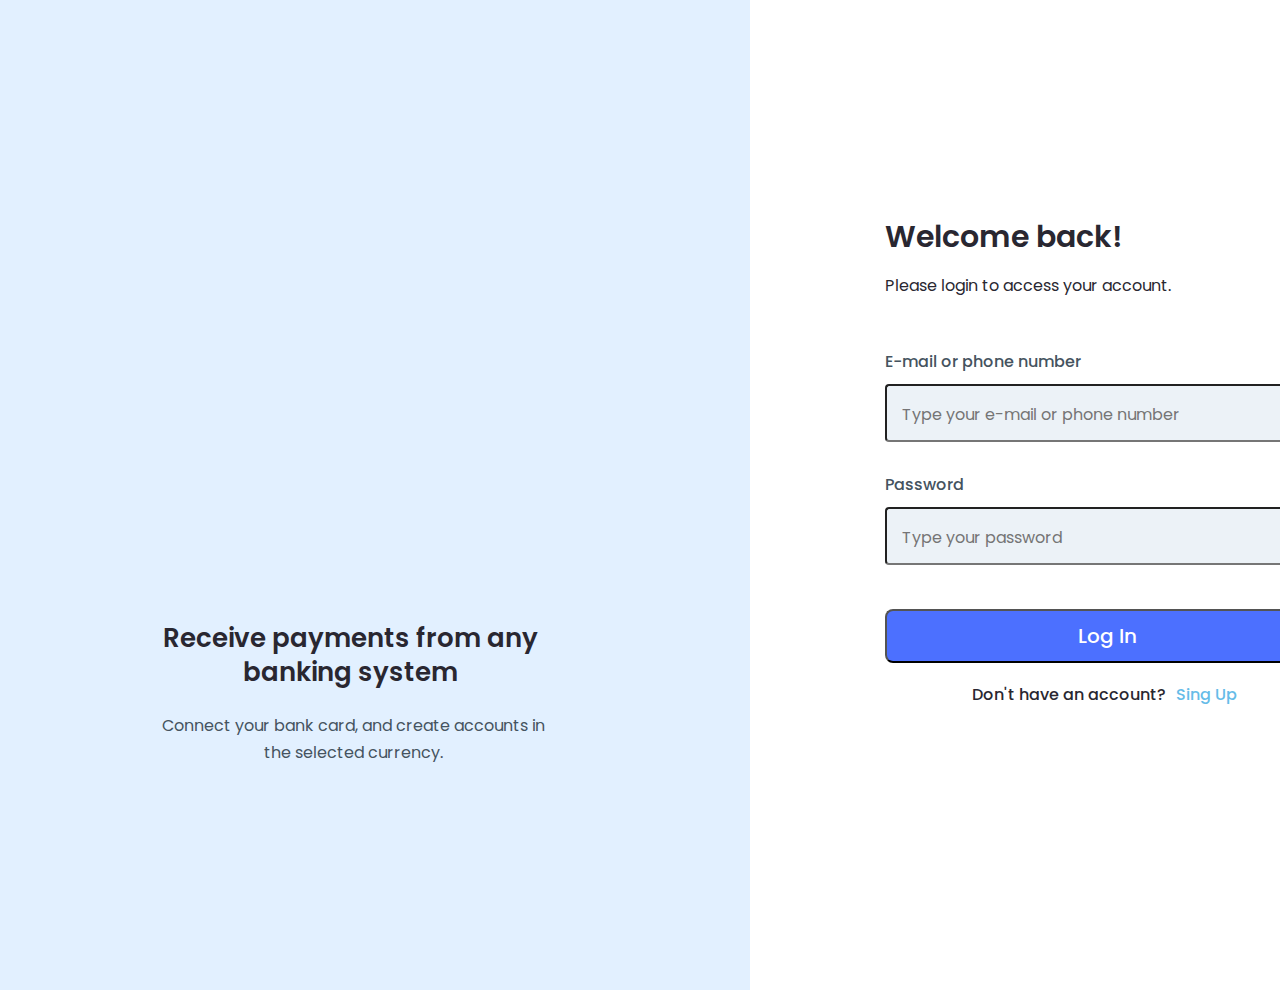
==== FirstPage/index.html @ 2fa466e2 "add second page" ====
<!DOCTYPE html>
<html lang="en">

<head>
    <meta charset="UTF-8">
    <meta name="viewport" content="width=device-width, initial-scale=1.0">
    <title>Document</title>
    <link rel="stylesheet" href="./style.css" />
    <link rel="preconnect" href="https://fonts.googleapis.com" />
    <link rel="preconnect" href="https://fonts.gstatic.com" crossorigin />
    <link href="https://fonts.googleapis.com/css2?family=Poppins:wght@400;500;600&display=swap" rel="stylesheet" />
</head>

<body>

    <section class="fistPart">
        <div class="img"></div>
        <h1>Receive payments from any banking system</h1>
        <p>Connect your bank card, and create accounts in the selected currency.</p>
    </section>

    <section class="secondPart">
        <div class="welcome">
            <div class="img_2"></div>
            <h1>Welcome back!</h1>
            <p>Please login to access your account.</p>
        </div>


        <div class="gmail">
            <div>
                <p>E-mail or phone number</p>
                <div class="img_3"></div>
            </div>
            <input placeholder="Type your e-mail or phone number" type="text" />
        </div>


        <div class="password">
            <p>Password</p>
            <input placeholder="Type your password" type="text" />
        </div>

       <button>Log In</button>

        <div class="emailInput">
            <h3>Don't have an account?</h3>
            <div>
                <h3>Sing Up</h3>
            </div>
    </section>
</body>

</html>
---- FirstPage/style.css ----
* {
    margin: 0;
    padding: 0;
    font-style: normal;
    font-family: "Poppins";
}

body {
    display: -webkit-box;
    display: -ms-flexbox;
    display: flex;
    width: 1440px;
}

body .fistPart {
    width: 750px;
    height: 990px;
    -ms-flex-negative: 0;
    flex-shrink: 0;
    background: #e2f0ff;
}

body .fistPart .img {
    background-image: url(./assest.img/1.svg);
    background-size: contain;
    background-repeat: no-repeat;
    width: 524px;
    height: 391px;
    margin: 174px 0 0 93px;
}

body .fistPart h1 {
    color: #292731;
    text-align: center;
    font: 600 26px "Poppins";
    line-height: 131.5%;
    width: 400px;
    height: 68px;
    margin: 56px 0 0 150px;
}

body .fistPart p {
    color: #455360;
    text-align: center;
    font: 400 16px "Poppins";
    line-height: 170%;
    width: 386px;
    height: 54px;
    margin: 23px 0 0 160px;
}

body .secondPart {
    text-align: start;
    margin: 166px 0 0 135px;
}

body .secondPart .welcome .img_2 {
    background-image: url(./assest.img/waving-hand.svg);
    background-size: contain;
    background-repeat: no-repeat;
    width: 36px;
    height: 36px;
}

body .secondPart .welcome h1 {
    color: #292731;
    font: 600 30px "Poppins";
    margin-top: 12px;
}

body .secondPart .welcome p {
    color: #292731;
    font: 400 16px "Poppins";
    line-height: 170%;
    margin-top: 12px;
}

body .secondPart .gmail {
    margin-top: 50px;
}

body .secondPart .gmail div {
    display: flex;
}

body .secondPart .gmail div p {
    color: var(--text-gray, #455360);
    font: 500 16px 'Poppins';
}

body .secondPart .gmail div .img_3 {
    background-image: url(./assest.img/information.png);
    background-size: contain;
    background-repeat: no-repeat;
    width: 16px;
    height: 16px;
    margin-left: 225px;
}

body .secondPart .gmail input {
    display: flex;
    width: 425px;
    height: 40px;
    padding: 8px 0 6px 15px;
    align-items: center;
    border-radius: 4px;
    background: var(--input-field, #ecf2f7);
    color: var(--text-light-gray, #7b8389);
    font: 400 16px Poppins;
    margin-top: 10px;
}


body .secondPart .password p {
    color: #455360;
    font: 500 16px "Poppins";
    margin-top: 30px;
}

body .secondPart .password input {
    margin-top: 10px;
    display: flex;
    width: 425px;
    height: 40px;
    padding: 8px 0 6px 15px;
    align-items: center;
    border-radius: 4px;
    background: var(--input-field, #ecf2f7);
    color: var(--text-light-gray, #7b8389);
    font: 400 16px 'Poppins';
}


body .secondPart button {
    margin-top: 44px;
    border-radius: 8px;
    background: #4c70ff;
    width: 443px;
    height: 54px;
    color: #fff;
    font: 500 20px "Poppins";
    display: -webkit-box;
    display: -ms-flexbox;
    display: flex;
    -webkit-box-align: center;
    -ms-flex-align: center;
    align-items: center;
    -webkit-box-pack: center;
    -ms-flex-pack: center;
    justify-content: center;
}

body .secondPart .emailInput {
    display: -webkit-box;
    display: -ms-flexbox;
    display: flex;
    -webkit-box-pack: center;
    -ms-flex-pack: center;
    justify-content: center;
    margin-top: 19px;
}

body .secondPart .emailInput h3 {
    color: #292731;
    font: 500 16px "Poppins";
    margin-right: 5px;
}

body .secondPart .emailInput div h3 {
    color: #66bce8;
    font: 500 16px "Poppins";
    margin-left: 5px;
    text-decoration: none;

}
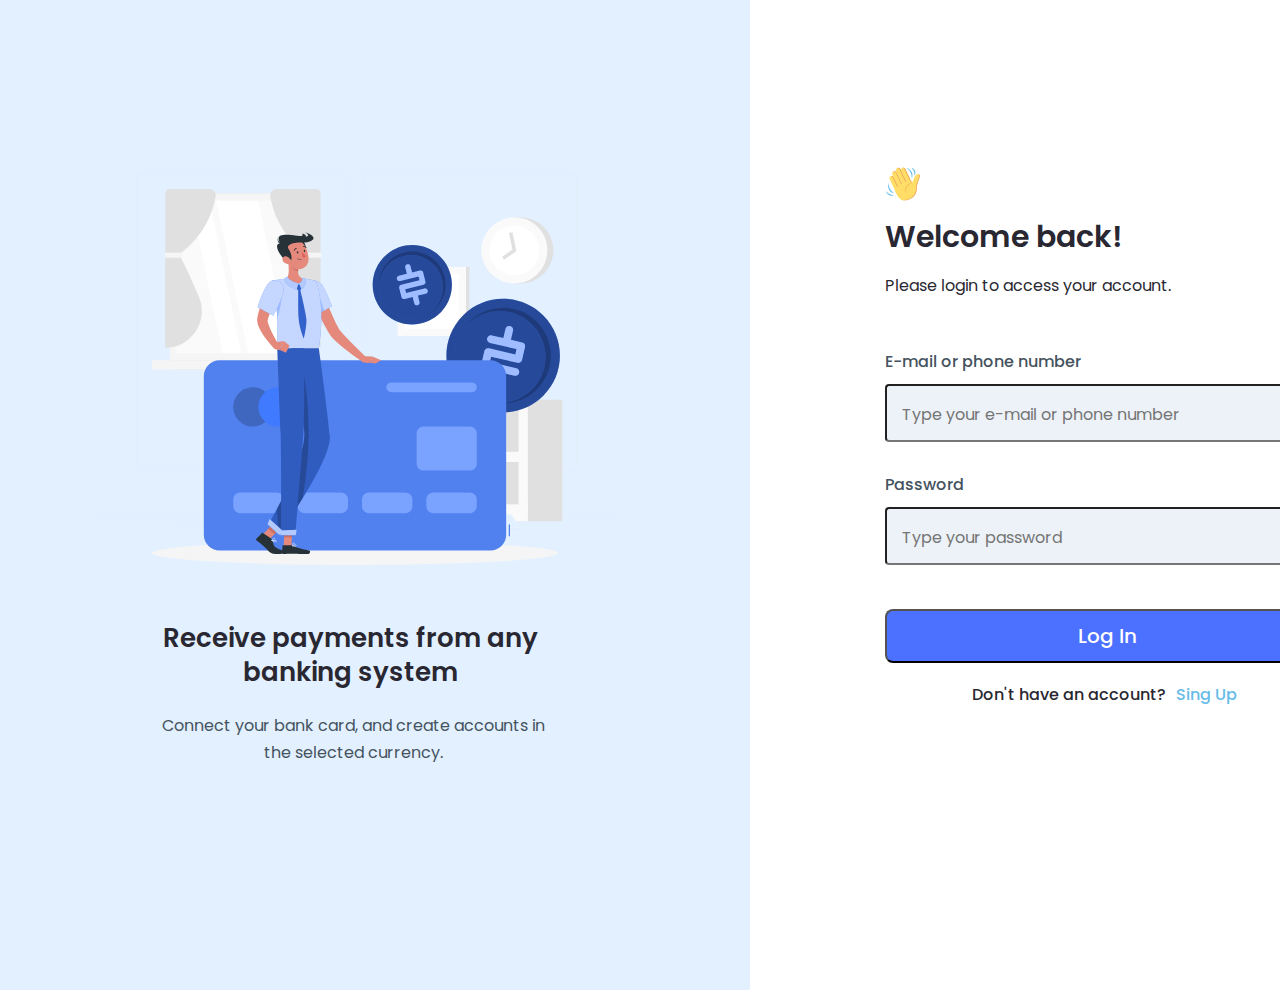
==== commit 8580ab8f: "start" ====
--- a/FirstPage/index.html
+++ b/FirstPage/index.html
@@ -26,7 +26,6 @@
             <p>Please login to access your account.</p>
         </div>
 
-
         <div class="gmail">
             <div>
                 <p>E-mail or phone number</p>
@@ -35,13 +34,12 @@
             <input placeholder="Type your e-mail or phone number" type="text" />
         </div>
 
-
         <div class="password">
             <p>Password</p>
             <input placeholder="Type your password" type="text" />
         </div>
 
-       <button>Log In</button>
+        <button>Log In</button>
 
         <div class="emailInput">
             <h3>Don't have an account?</h3>
--- a/FirstPage/style.css
+++ b/FirstPage/style.css
@@ -21,7 +21,7 @@
 }
 
 body .fistPart .img {
-    background-image: url(./assest.img/1.svg);
+    background-image: url(./assests.img/1.svg);
     background-size: contain;
     background-repeat: no-repeat;
     width: 524px;
@@ -55,7 +55,7 @@
 }
 
 body .secondPart .welcome .img_2 {
-    background-image: url(./assest.img/waving-hand.svg);
+    background-image: url(./assests.img/waving-hand.svg);
     background-size: contain;
     background-repeat: no-repeat;
     width: 36px;
@@ -89,7 +89,7 @@
 }
 
 body .secondPart .gmail div .img_3 {
-    background-image: url(./assest.img/information.png);
+    background-image: url(./assests.img/information.svg);
     background-size: contain;
     background-repeat: no-repeat;
     width: 16px;
